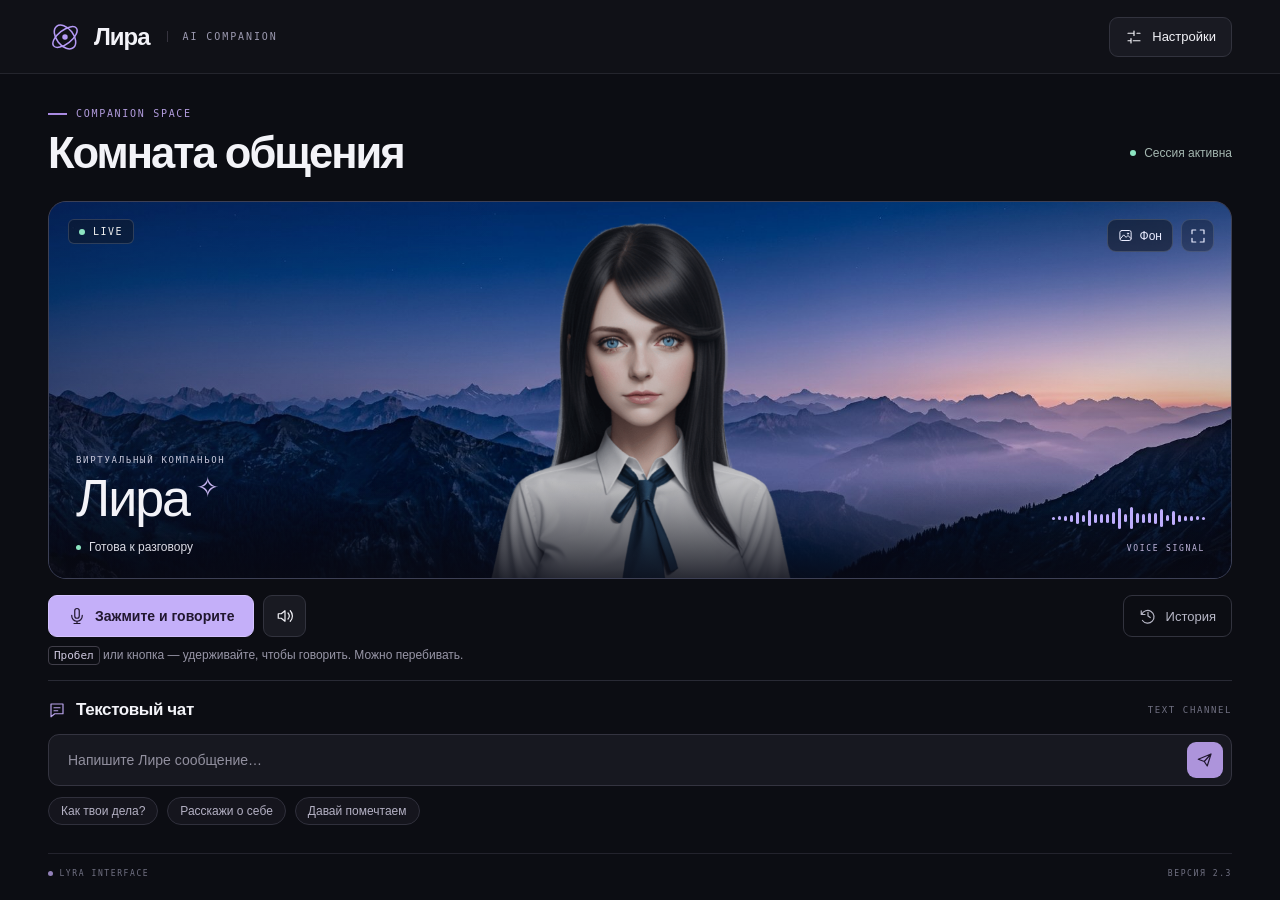
==== index.html @ 75a484d0 "First version" ====
<!doctype html>
<html lang="ru">
  <meta charset="utf-8" /><meta
    name="viewport"
    content="width=device-width,initial-scale=1"
  /><meta name="theme-color" content="#0b0c12" /><title>
    Лира — комната общения</title
  ><link rel="stylesheet" href="style.css" />
  <body>
    <header>
      <div class="top">
        <div class="brand">
          <svg viewBox="0 0 40 40" fill="none">
            <g
              stroke="currentColor"
              stroke-width="1.8"
              transform="rotate(-38 20 20)"
            >
              <ellipse cx="20" cy="20" rx="17" ry="8" />
              <ellipse cx="20" cy="20" rx="10" ry="16" />
            </g>
            <circle cx="20" cy="20" r="3.2" fill="currentColor" /></svg
          >Лира <span class="brandtag">AI COMPANION</span>
        </div>
        <button class="settings" onclick="showSettings()">
          <i data-i="sliders"></i><span>Настройки</span>
        </button>
      </div>
    </header>
    <main>
      <div class="eyebrow"><b></b>COMPANION SPACE</div>
      <div class="heading">
        <h1>Комната общения</h1>
        <span class="session"><em></em>Сессия активна</span>
      </div>
      <section class="stage" id="stage">
        <div class="sky"></div>
        <canvas
          id="portrait"
          width="576"
          height="768"
          aria-label="Анимированный портрет Лиры"
        ></canvas>
        <div class="shade"></div>
        <div class="live"><em></em> LIVE</div>
        <button
          class="sceneTrigger"
          id="changeScene"
          aria-haspopup="dialog"
          title="Изменить фон сцены"
        >
          <svg class="ico" viewBox="0 0 24 24" aria-hidden="true">
            <rect x="3" y="4" width="18" height="16" rx="3" />
            <path d="m4 17 5-6 4 4 3-3 5 5" />
            <circle cx="16" cy="9" r="1" /></svg
          >Фон
        </button>
        <button class="expand" id="expand" aria-label="Развернуть портрет">
          <i data-i="expand"></i>
        </button>
        <div class="identity">
          <small>ВИРТУАЛЬНЫЙ КОМПАНЬОН</small>
          <h2>Лира<span>✧</span></h2>
          <span class="state"
            ><em></em><span id="status">Готова к разговору</span></span
          >
        </div>
        <div class="signal">
          <div class="bars" id="bars"></div>
          <small>VOICE SIGNAL</small>
        </div>
      </section>
      <div class="toolbar">
        <div class="voicebuttons">
          <button id="mic" class="primary" aria-describedby="ptthelp">
            <i data-i="mic"></i><span>Зажмите и говорите</span></button
          ><button
            id="sound"
            class="square"
            title="Выключить озвучку"
            aria-label="Выключить озвучку"
          >
            <i data-i="speaker"></i>
          </button>
        </div>
        <button id="historyBtn" class="history">
          <i data-i="history"></i>История
        </button>
      </div>
      <div class="ptthelp" id="ptthelp">
        <kbd>Пробел</kbd> или кнопка — удерживайте, чтобы говорить. Можно
        перебивать.
      </div>
      <p id="notice" role="status" hidden></p>
      <section class="chat">
        <div class="chatheading">
          <span class="chatIcon"><i data-i="chat"></i></span>
          <h3>Текстовый чат</h3>
          <span class="rule"></span><small>TEXT CHANNEL</small>
        </div>
        <div id="last" aria-live="polite"></div>
        <form id="form">
          <input
            id="input"
            maxlength="2000"
            placeholder="Напишите Лире сообщение…"
            aria-label="Сообщение Лире"
            autocomplete="off"
          /><button class="send" aria-label="Отправить">
            <i data-i="send"></i>
          </button>
        </form>
        <div class="chips">
          <button>Как твои дела?</button><button>Расскажи о себе</button
          ><button>Давай помечтаем</button>
        </div>
      </section>
      <footer>
        <span><b></b> LYRA INTERFACE</span><span>ВЕРСИЯ 2.3</span>
      </footer>
    </main>
    <dialog id="settingsDialog">
      <div class="modalhead">
        <h3>Настройки</h3>
        <button
          class="close"
          aria-label="Закрыть"
          onclick="this.closest('dialog').close()"
        >
          ×
        </button>
      </div>
      <small class="sub">01 / ДИАЛОГ</small
      ><label
        >Модель диалога<select id="engine">
          <option value="demo">Демонстрационный</option>
          <option value="ollama">Локальная модель · Ollama</option>
          <option value="compatible">LM Studio / OpenAI-совместимый API</option>
        </select></label
      >
      <div id="modelrow" hidden>
        <label
          >Модель<input
            id="model"
            list="models"
            maxlength="256"
            placeholder="Введите ID или выберите из списка" /><datalist
            id="models"
          ></datalist></label
        ><button class="settings" id="refresh">Получить список моделей</button>
        <p id="modelInfo" role="status"></p>
      </div>
      <small class="sub">02 / ГОЛОС</small
      ><label
        >Распознавание речи<select id="asr">
          <option value="local">Локальный Vosk · русский</option>
          <option value="browser">Сервис браузера</option>
        </select></label
      ><label
        >Управление микрофоном<select id="micMode">
          <option value="hold">Удерживать кнопку (push to talk)</option>
          <option value="toggle">Нажать для начала фразы</option>
        </select></label
      ><label>Голос персонажа<select id="voices"></select></label
      ><label
        >Скорость речи<input
          id="rate"
          type="range"
          min="0.7"
          max="1.4"
          step="0.1"
      /></label>
      <div class="voiceStudio">
        <canvas
          id="facemon"
          width="144"
          height="152"
          aria-label="Мимика выбранного персонажа"
        ></canvas>
        <div>
          <button type="button" class="settings" id="voiceTest">
            ▶ Послушать голос
          </button>
          <p id="voiceInfo" role="status">
            Сравните голоса на одной и той же фразе.
          </p>
        </div>
      </div>
      <p>
        Vosk распознаёт речь на устройстве. При первом обращении загружается
        модель из комплекта (45 МБ). В режиме «Сервис браузера» возможна
        облачная обработка.
      </p>
      <small class="sub">03 / АВАТАР</small>
      <label
        >Видимость зубов при речи<input
          id="dental"
          type="range"
          min="0"
          max="1"
          value="0.9"
          step="0.05"
      /></label>
      <div class="avatarRow">
        <div>
          <b id="avatarName">Портрет Лиры</b>
          <p>Смените внешность, сохранив голос и диалог.</p>
        </div>
        <button class="settings" id="changeAvatar">Изменить</button>
      </div>
      <button class="primary" id="save">Сохранить</button>
    </dialog>
    <dialog id="sceneDialog" aria-labelledby="sceneTitle">
      <div class="modalhead">
        <div>
          <small class="sceneKicker">SCENE LIBRARY</small>
          <h3 id="sceneTitle">Фон комнаты</h3>
        </div>
        <button
          class="close"
          aria-label="Закрыть"
          onclick="this.closest('dialog').close()"
        >
          ×
        </button>
      </div>
      <p>
        Выберите атмосферу для разговора. Фон меняется сразу, портрет остаётся
        прежним.
      </p>
      <div id="scenes" role="group" aria-label="Доступные фоны"></div>
      <label class="fileLabel"
        >＋ Загрузить свой фон<input
          type="file"
          id="sceneFile"
          accept="image/jpeg,image/png,image/webp"
      /></label>
      <p class="sceneHelp">
        JPG, PNG или WebP · до 12 МБ. Изображение хранится только в этом
        браузере.
      </p>
      <p id="sceneMsg" role="status"></p>
      <div class="sceneFooter">
        <button id="deleteScene" class="textBtn" hidden>Удалить свой фон</button
        ><button class="primary" id="sceneDone">Готово</button>
      </div>
    </dialog>
    <dialog id="historyDialog">
      <div class="modalhead">
        <h3>История разговора</h3>
        <button
          class="close"
          aria-label="Закрыть"
          onclick="this.closest('dialog').close()"
        >
          ×
        </button>
      </div>
      <div id="log"></div>
      <button class="settings" id="clear">Очистить историю</button>
    </dialog>
    <dialog id="photoDialog">
      <div class="modalhead">
        <h3>Студия портрета</h3>
        <button
          class="close"
          aria-label="Закрыть"
          onclick="this.closest('dialog').close()"
        >
          ×
        </button>
      </div>
      <p>
        Подойдёт чёткое фото анфас с открытыми глазами и сомкнутыми губами.
        Используйте свой снимок или фото с согласия человека. Изображение
        остаётся в этом браузере.
      </p>
      <label class="fileLabel"
        >Выбрать фото<input
          id="file"
          type="file"
          accept="image/png,image/jpeg,image/webp"
      /></label>
      <div id="prep" hidden>
        <label class="check"
          ><input type="checkbox" id="cut" checked />Убрать однотонный
          фон</label
        ><label
          >Допуск цвета фона<input
            type="range"
            id="tolerance"
            min="6"
            max="95"
            value="36"
        /></label>
        <p id="prepInfo"></p>
        <button class="settings" id="exportWebp">Скачать WebP</button>
      </div>
      <p id="guide" aria-live="polite">Форматы: JPG, PNG, WebP · до 12 МБ</p>
      <div id="sheet" hidden>
        <canvas id="marks" aria-label="Разметьте лицо по подсказкам"></canvas>
      </div>
      <div class="photoActions">
        <button class="settings" id="undo" hidden>Шаг назад</button
        ><button class="primary" id="applyPhoto" hidden>Применить</button>
      </div>
      <button class="textBtn" id="restore">Вернуть портрет Лиры</button>
    </dialog>
    <script src="app.js"></script>
    <script src="speech.js"></script>
    <script src="avatar.js"></script>
    <script src="matte.js"></script>
    <script src="background.js"></script>
    <script src="photo.js"></script>
    <script src="local-asr.js"></script>
    <script src="voice.js"></script>
  </body>
</html>
---- style.css ----
* {
  box-sizing: border-box;
}
body {
  margin: 0;
  background: #0c0d13;
  color: #f3f3f8;
  font:
    15px -apple-system,
    BlinkMacSystemFont,
    "Segoe UI",
    Arial,
    sans-serif;
}
button,
input,
select {
  font: inherit;
}
button {
  cursor: pointer;
  color: inherit;
}
button:focus-visible,
input:focus-visible,
select:focus-visible {
  outline: 2px solid #b5a1ff;
  outline-offset: 3px;
}
button {
  transition:
    background 0.18s,
    filter 0.18s,
    transform 0.18s;
}
button:hover {
  filter: brightness(1.18);
}
button:active {
  transform: translateY(1px);
}
header {
  background: #101117;
  border-bottom: 1px solid #24252d;
}
.top,
main {
  max-width: 1184px;
  width: calc(100% - 96px);
  margin: auto;
}
.top {
  height: 73px;
  display: flex;
  justify-content: space-between;
  align-items: center;
}
.brand {
  display: flex;
  align-items: center;
  gap: 12px;
  font-size: 24px;
  letter-spacing: -1px;
  font-weight: 650;
}
.brand > svg {
  width: 34px;
  height: 34px;
  color: #b59af6;
}
.brandtag {
  font:
    10px ui-monospace,
    monospace;
  letter-spacing: 1.9px;
  color: #9a98ae;
  border-left: 1px solid #36343f;
  padding-left: 15px;
  margin-left: 5px;
}
.settings,
.square,
.history,
.expand,
.close {
  background: #191a22;
  border: 1px solid #32333e;
  border-radius: 9px;
  display: inline-flex;
  align-items: center;
  justify-content: center;
  gap: 9px;
}
.settings,
.history {
  padding: 10px 15px;
  font-size: 13px;
}
.ico {
  display: block;
  width: 18px;
  height: 18px;
  fill: none;
  stroke: currentColor;
  stroke-width: 1.6;
  stroke-linecap: round;
  stroke-linejoin: round;
}
main {
  padding: 34px 0 20px;
}
.eyebrow,
small,
footer,
.live {
  font:
    10px ui-monospace,
    SFMono-Regular,
    Consolas,
    monospace;
  letter-spacing: 1.7px;
}
.eyebrow {
  color: #b19bdc;
  display: flex;
  align-items: center;
  gap: 9px;
  font-size: 10px;
}
.eyebrow b {
  width: 19px;
  height: 2px;
  background: #a98ae2;
}
.heading,
.toolbar,
.chatheading,
.modalhead {
  display: flex;
  align-items: center;
  justify-content: space-between;
}
.heading {
  margin: 8px 0 22px;
}
h1,
h2,
h3,
p {
  margin: 0;
}
h1 {
  font-size: clamp(30px, 3.4vw, 47px);
  font-weight: 560;
  letter-spacing: -2px;
  line-height: 1.2;
}
.session,
.state,
.live {
  display: inline-flex;
  gap: 8px;
  align-items: center;
}
.session {
  font-size: 12px;
  color: #a4b6b0;
}
.session em,
.live em,
.state em {
  background: #8ce4c1;
  border-radius: 50%;
  width: 6px;
  height: 6px;
}
.stage {
  position: relative;
  height: clamp(320px, 42vh, 480px);
  isolation: isolate;
  overflow: hidden;
  border: 1px solid #3d4055;
  border-radius: 18px;
  background: #222c50;
}
.sky,
.shade {
  position: absolute;
  inset: 0;
}
.sky {
  background: url(assets/night.jpg) center 55% / cover;
}
.shade {
  background:
    linear-gradient(0deg, rgba(8, 10, 21, 0.83), transparent 26%),
    linear-gradient(
      90deg,
      #11142840,
      transparent 40%,
      transparent 70%,
      #11142633
    );
  pointer-events: none;
}
canvas {
  position: absolute;
  left: 50%;
  top: -6.8%;
  height: 140%;
  width: auto;
  transform-origin: 50% 82%;
  filter: brightness(0.92) saturate(0.86);
  transform: translateX(-50%);
}
.live,
.expand {
  position: absolute;
  top: 17px;
}
.live {
  left: 19px;
  color: #eee;
  font-size: 10px;
  letter-spacing: 1.5px;
  border: 1px solid #ffffff26;
  border-radius: 6px;
  background: #10162185;
  padding: 6px 10px;
}
.expand {
  right: 17px;
  color: #eaecff;
  width: 33px;
  height: 33px;
  background: #11172766;
  border-color: #ffffff20;
}
.identity,
.signal {
  position: absolute;
  bottom: 24px;
}
.identity {
  left: 27px;
}
.identity small {
  font-size: 9px;
  color: #c8c8db;
}
.identity h2 {
  font-size: 52px;
  letter-spacing: -2px;
  line-height: 1.08;
  font-weight: 540;
  margin: 4px 0 10px;
}
.identity h2 span {
  font-size: 28px;
  color: #c5b3ee;
  vertical-align: top;
  display: inline-block;
  margin-left: 7px;
  margin-top: 3px;
}
.state {
  color: #dbdce5;
  font-size: 12px;
}
.state em {
  width: 5px;
  height: 5px;
}
.signal {
  right: 26px;
  text-align: right;
  color: #c0b6dc;
}
.signal small {
  font-size: 8px;
}
.bars {
  height: 32px;
  display: flex;
  align-items: center;
  justify-content: flex-end;
  gap: 3px;
  margin-bottom: 3px;
}
.bars b {
  width: 3px;
  background: #beadfc;
  border-radius: 2px;
}
.toolbar {
  padding: 16px 0 20px;
}
.voicebuttons,
.chips {
  display: flex;
  gap: 9px;
}
.primary,
.square,
.history {
  height: 42px;
}
.primary,
.send {
  background: #c4aff9;
  border: 1px solid #d4c2ff;
  color: #21172f;
  border-radius: 9px;
  font-weight: 620;
  display: inline-flex;
  align-items: center;
  justify-content: center;
  gap: 9px;
}
.primary {
  padding: 0 19px;
  font-size: 14px;
}
.square {
  width: 43px;
}
.history {
  background: transparent;
  color: #b7b7c6;
}
.chat {
  border-top: 1px solid #292a35;
  padding: 19px 0 0;
}
.chatheading {
  justify-content: flex-start;
  gap: 10px;
  margin-bottom: 14px;
}
.chatIcon {
  color: #baa4ec;
  display: flex;
}
.chatheading h3 {
  font-size: 17px;
  letter-spacing: -0.4px;
  font-weight: 550;
}
.rule {
  flex: 1;
}
.chatheading small,
footer {
  font-size: 9px;
  color: #717183;
  letter-spacing: 1.6px;
}
form {
  display: flex;
  align-items: center;
  gap: 8px;
  border: 1px solid #343440;
  border-radius: 11px;
  background: #171820;
  padding: 7px 8px 7px 17px;
}
form:focus-within {
  border-color: #9680bb;
}
input {
  color: inherit;
}
form input {
  background: none;
  border: 0;
  outline: none !important;
  min-width: 0;
  flex: 1;
  font-size: 14px;
}
input::placeholder {
  color: #92909f;
}
.send {
  width: 36px;
  height: 36px;
  background: #ad94db;
  border: 0;
}
.chips {
  margin-top: 11px;
  flex-wrap: wrap;
}
.chips button {
  border: 1px solid #30303c;
  background: #15151d;
  border-radius: 20px;
  padding: 6px 12px;
  color: #b4b1c4;
  font-size: 12px;
}
footer {
  display: flex;
  justify-content: space-between;
  align-items: center;
  border-top: 1px solid #23232d;
  padding-top: 15px;
  margin-top: 28px;
  font-size: 8px;
}
footer b {
  display: inline-block;
  height: 5px;
  width: 5px;
  background: #9280b8;
  border-radius: 50%;
  vertical-align: middle;
}
#notice,
#last:not(:empty) {
  padding: 13px 16px;
  border-radius: 8px;
  background: #1e1d2a;
  color: #d3cadf;
  font-size: 14px;
  line-height: 1.5;
  margin-bottom: 14px;
}
dialog {
  color: inherit;
  background: #181821;
  border: 1px solid #42404e;
  border-radius: 16px;
  padding: 23px;
  width: min(420px, 92vw);
  box-shadow: 0 18px 80px #0007;
}
dialog::backdrop {
  background: #070811bb;
  backdrop-filter: blur(5px);
}
.modalhead {
  margin-bottom: 18px;
}
.close {
  width: 30px;
  height: 30px;
  font-size: 21px;
}
dialog label {
  display: grid;
  gap: 8px;
  margin: 14px 0;
  color: #c9c6d3;
  font-size: 14px;
}
select,
dialog input:not([type="range"]) {
  background: #22232e;
  border: 1px solid #46434f;
  color: inherit;
  border-radius: 6px;
  padding: 8px;
  width: 100%;
}
dialog p {
  font-size: 13px;
  color: #aaa6b6;
  line-height: 1.5;
  margin: 12px 0;
}
input[type="range"] {
  accent-color: #baa1ed;
}
#log {
  max-height: 52vh;
  overflow: auto;
  margin-bottom: 14px;
}
#log strong,
#last strong {
  color: #c1a5f0;
}
.stage:fullscreen {
  height: 100vh;
  width: 100vw;
  border-radius: 0;
}
#last,
#log {
  overflow-wrap: anywhere;
}
.active {
  background: #8ed7ba;
}
.stage.big {
  position: fixed;
  inset: 0;
  height: 100dvh;
  z-index: 5;
  border-radius: 0;
}
@media (max-width: 680px) {
  .top,
  main {
    width: calc(100% - 34px);
  }
  .top {
    height: 60px;
  }
  .brandtag {
    display: none;
  }
  main {
    padding-top: 24px;
  }
  .session {
    font-size: 0;
  }
  .stage {
    height: 360px;
  }
  .identity {
    left: 17px;
    bottom: 19px;
  }
  .identity h2 {
    font-size: 40px;
  }
  .signal {
    right: 16px;
    bottom: 18px;
  }
  .signal small {
    font-size: 7px;
  }
  .identity small {
    font-size: 8px;
  }
  .toolbar {
    gap: 8px;
  }
  .primary {
    padding: 0 12px;
  }
  .history {
    padding: 0 10px;
  }
  .brand {
    font-size: 22px;
  }
  .chips {
    gap: 6px;
  }
  .chips button {
    font-size: 11px;
  }
  .heading {
    margin-bottom: 17px;
  }
  .settings {
    padding: 8px 10px;
  }
  .bars {
    gap: 2px;
  }
  .stage canvas {
    height: 128%;
    top: -3%;
  }
}
[hidden] {
  display: none !important;
}
.toolbar {
  padding-bottom: 9px;
}
.ptthelp {
  color: #9896a7;
  font-size: 12px;
  line-height: 1.6;
  margin: 0 0 15px;
}
kbd {
  font:
    11px ui-monospace,
    monospace;
  border: 1px solid #403e49;
  border-radius: 4px;
  padding: 2px 5px;
  color: #cec8df;
}
#mic {
  touch-action: none;
  user-select: none;
  -webkit-user-select: none;
}
dialog {
  max-height: 85dvh;
  overflow: auto;
}
.sub {
  display: block;
  color: #b7a0da;
  margin: 20px 0 10px;
  border-top: 1px solid #363440;
  padding-top: 15px;
}
.avatarRow,
.photoActions {
  display: flex;
  align-items: center;
  justify-content: space-between;
  gap: 10px;
  margin: 12px 0 18px;
}
.avatarRow p {
  margin: 4px 0;
}
.avatarRow b {
  font-size: 14px;
}
.fileLabel {
  position: relative;
  cursor: pointer;
  padding: 12px;
  background: #292435;
  border: 1px dashed #7d6e9a;
  border-radius: 8px;
  text-align: center;
}
.fileLabel input {
  opacity: 0;
  position: absolute;
  inset: 0;
  width: 100%;
  height: 100%;
  cursor: pointer;
}
.fileLabel:focus-within {
  outline: 2px solid #b5a1ff;
}
#sheet {
  text-align: center;
  background: #101016;
  border-radius: 8px;
  overflow: hidden;
}
#marks {
  position: static;
  transform: none;
  filter: none;
  height: auto;
  max-height: 42vh;
  max-width: 100%;
  width: auto;
  vertical-align: middle;
  cursor: crosshair;
  touch-action: manipulation;
}
.photoActions {
  justify-content: flex-end;
}
.textBtn {
  border: 0;
  background: none;
  padding: 4px 0;
  color: #baa6e7;
  text-decoration: underline;
}
#portrait.custom {
  mask-image: linear-gradient(
    90deg,
    transparent,
    #000 9%,
    #000 91%,
    transparent
  );
}
#prep {
  padding: 8px 12px 12px;
  margin-top: 12px;
  background: #21212b;
  border-radius: 9px;
}
#prep .check {
  display: flex;
  align-items: center;
  gap: 8px;
}
#cut {
  width: auto;
  accent-color: #bea8ed;
}
#sheet {
  background-color: #292733;
  background-image: conic-gradient(
    #363340 25%,
    transparent 0 50%,
    #363340 0 75%,
    transparent 0
  );
  background-size: 18px 18px;
}
#exportWebp {
  font-size: 12px;
}

#portrait.photoAlpha {
  top: -2.5%;
  height: 132%;
  mask-image: linear-gradient(
    90deg,
    transparent,
    #000 3%,
    #000 97%,
    transparent
  );
}
.voiceStudio {
  display: flex;
  align-items: center;
  gap: 14px;
  background: linear-gradient(120deg, #292532, #20202b);
  border: 1px solid #383342;
  border-radius: 12px;
  padding: 10px;
}
.voiceStudio #facemon {
  position: static;
  display: block;
  transform: none;
  filter: none;
  width: 72px;
  height: 76px;
  border-radius: 7px;
  background: linear-gradient(#575477, #383548);
  flex: 0 0 auto;
}
.voiceStudio p {
  margin: 7px 0 0;
  font-size: 12px;
  line-height: 1.35;
}
.voiceStudio button {
  padding: 7px 10px;
}
.sceneTrigger {
  position: absolute;
  top: 17px;
  right: 58px;
  height: 33px;
  display: flex;
  align-items: center;
  gap: 7px;
  padding: 0 10px;
  background: #1117279c;
  color: #eaecff;
  border: 1px solid #ffffff27;
  border-radius: 9px;
  font-size: 12px;
}
.sceneTrigger .ico {
  width: 15px;
  height: 15px;
}
.sceneKicker {
  color: #b29bcc;
  font-size: 9px;
  display: block;
  margin-bottom: 6px;
}
#sceneDialog {
  width: min(445px, 92vw);
}
#scenes {
  display: grid;
  grid-template-columns: 1fr 1fr;
  gap: 10px;
  margin: 16px 0;
}
.sceneCard {
  background: #20212c;
  border: 1px solid #373743;
  border-radius: 9px;
  text-align: left;
  padding: 4px;
  overflow: hidden;
}
.sceneCard > span:last-child {
  display: block;
  padding: 7px 5px 5px;
  font-size: 13px;
}
.sceneCard[aria-pressed="true"] {
  background: #302a40;
  border-color: #bda2ee;
}
.sceneThumb {
  display: block;
  position: relative;
  aspect-ratio: 2.45;
  background-size: cover;
  background-position: center;
  border-radius: 5px;
}
.sceneCard[aria-pressed="true"] .sceneThumb:after {
  content: "✓";
  position: absolute;
  right: 5px;
  top: 5px;
  background: #c9b6f7;
  color: #20182a;
  border-radius: 50%;
  width: 17px;
  height: 17px;
  text-align: center;
  font-size: 12px;
}
.sceneHelp {
  font-size: 12px;
}
.sceneFooter {
  display: flex;
  align-items: center;
  gap: 14px;
  margin-top: 12px;
}
.sceneFooter .primary {
  margin-left: auto;
}
#sceneMsg:not(:empty) {
  color: #c2b1df;
}
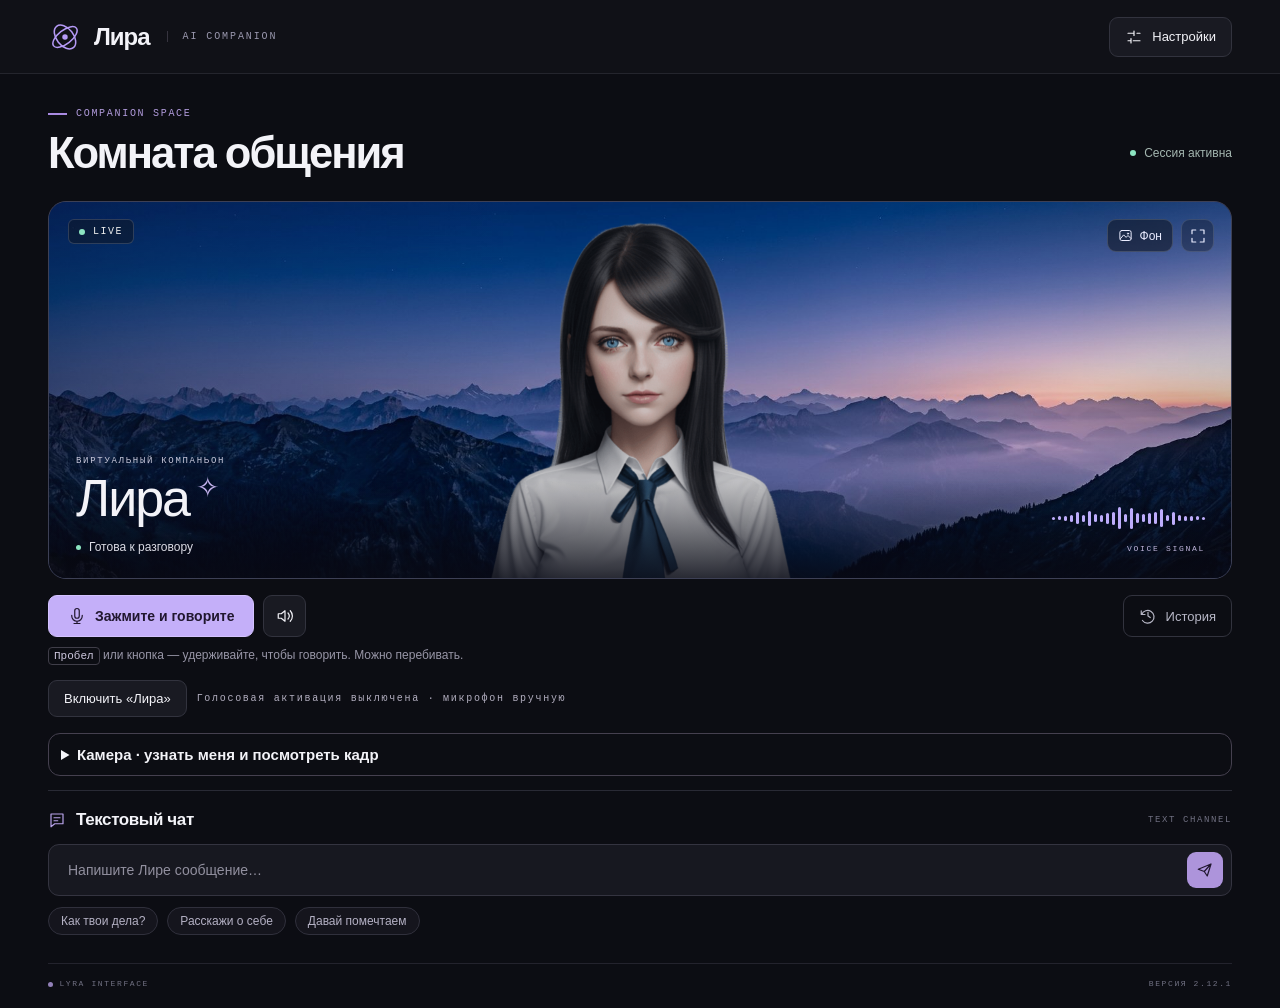
==== commit 4bde8b81: "Lyra 2.12.1: вторая версия с памятью, голосом и камерой" ====
--- a/index.html
+++ b/index.html
@@ -29,6 +29,7 @@
     </header>
     <main>
       <div class="eyebrow"><b></b>COMPANION SPACE</div>
+      <section id="dueBox" aria-live="polite" hidden></section>
       <div class="heading">
         <h1>Комната общения</h1>
         <span class="session"><em></em>Сессия активна</span>
@@ -91,6 +92,63 @@
         <kbd>Пробел</kbd> или кнопка — удерживайте, чтобы говорить. Можно
         перебивать.
       </div>
+      <div class="wakeBar">
+        <button
+          type="button"
+          class="settings"
+          id="wakeToggle"
+          aria-pressed="false"
+          aria-describedby="wakeHint"
+        >
+          Включить «Лира»</button
+        ><small id="wakeHint" role="status"
+          >Голосовая активация выключена · микрофон вручную</small
+        >
+      </div>
+      <details class="clonePanel" id="cameraPanel">
+        <summary>Камера · узнать меня и посмотреть кадр</summary>
+        <p>
+          Видеозаписи нет. Образец лица хранится в этом браузере. Только по
+          вопросу о кадре один снимок отправляется в локальную Ollama.
+        </p>
+        <button
+          type="button"
+          id="cameraToggle"
+          class="settings"
+          aria-pressed="false"
+        >
+          Включить камеру
+        </button>
+        <video
+          muted
+          autoplay
+          playsinline
+          hidden
+          id="cameraVideo"
+          aria-label="Предпросмотр камеры"
+        ></video>
+        <div class="cameraActions">
+          <button type="button" id="cameraEnroll" class="settings" disabled>
+            Запомнить моё лицо</button
+          ><button type="button" id="cameraMatch" class="settings" disabled>
+            Ты меня узнаёшь?</button
+          ><button type="button" id="cameraForget" class="textBtn" disabled>
+            Удалить образец лица
+          </button>
+        </div>
+        <form id="cameraForm">
+          <label>Модель зрения (локальная Ollama)<select id="visionModel"><option value="gemma3:4b">Gemma 3 · 4B</option><option value="lfm3-omni">LFM3-Omni · 2B</option></select></label>
+          <label
+            >Вопрос по текущему кадру<input
+              id="cameraQuestion"
+              maxlength="2000"
+              placeholder="Например: какого цвета кружка?" /></label
+          ><button id="cameraAsk" class="settings" disabled>
+            Спросить по кадру
+          </button>
+        </form>
+        <p role="status" id="cameraStatus">Камера выключена.</p>
+      </details>
       <p id="notice" role="status" hidden></p>
       <section class="chat">
         <div class="chatheading">
@@ -116,7 +174,7 @@
         </div>
       </section>
       <footer>
-        <span><b></b> LYRA INTERFACE</span><span>ВЕРСИЯ 2.3</span>
+        <span><b></b> LYRA INTERFACE</span><span>ВЕРСИЯ 2.12.1</span>
       </footer>
     </main>
     <dialog id="settingsDialog">
@@ -157,6 +215,21 @@
           <option value="browser">Сервис браузера</option>
         </select></label
       ><label
+        >Проверять распознанный текст<select id="asrReview">
+          <option value="smart">
+            Имена, команды памяти и неуверенные слова
+          </option>
+          <option value="all">Каждую фразу перед отправкой</option>
+          <option value="off">Отправлять сразу</option>
+        </select></label
+      ><label
+        >Обработка звука Vosk<select id="asrFilter">
+          <option value="normal">Шумоподавление и эхоподавление</option>
+          <option value="headset">
+            Гарнитура в тихой комнате · без фильтров
+          </option>
+        </select></label
+      ><label
         >Управление микрофоном<select id="micMode">
           <option value="hold">Удерживать кнопку (push to talk)</option>
           <option value="toggle">Нажать для начала фразы</option>
@@ -170,6 +243,51 @@
           max="1.4"
           step="0.1"
       /></label>
+      <details id="clonePanel" class="clonePanel">
+        <summary>Свой голос · локальный XTTS-v2</summary>
+        <p>
+          Выберите запись одного человека без музыки и других голосов. Подойдёт
+          WAV, MP3 или OGG, если браузер умеет его читать. Повторная запись и
+          расшифровка не нужны.
+        </p>
+        <div id="cloneInputs">
+          <label
+            >Голосовая запись · до 16 МБ<input
+              type="file"
+              id="cloneFile"
+              accept="audio/*,.ogg,.oga,.opus,.m4a"
+          /></label>
+          <label
+            >Начало фрагмента, сек.<input
+              type="number"
+              id="cloneStart"
+              value="0"
+              min="0"
+              step="1"
+          /></label>
+          <audio
+            controls
+            hidden
+            id="clonePreview"
+            aria-label="Выбранный фрагмент"
+          ></audio>
+          <label class="memCheck"
+            ><input type="checkbox" id="cloneConsent" />Это мой голос или у меня
+            есть согласие человека на клонирование.</label
+          >
+          <button type="button" id="cloneSave" class="settings" disabled>
+            Сохранить образец
+          </button>
+          <button type="button" id="cloneDelete" class="textBtn" disabled>
+            Удалить образец
+          </button>
+        </div>
+        <p role="status" id="cloneStatus"></p>
+        <small
+          >Для синтеза установите модель по инструкции XTTS.md. Голос
+          искусственно синтезирован.</small
+        >
+      </details>
       <div class="voiceStudio">
         <canvas
           id="facemon"
@@ -208,6 +326,14 @@
         </div>
         <button class="settings" id="changeAvatar">Изменить</button>
       </div>
+      <small class="sub">04 / ПАМЯТЬ</small>
+      <div class="avatarRow">
+        <div>
+          <b>Что я помню</b>
+          <p>Факты из разговоров, отдельно от истории чата.</p>
+        </div>
+        <button id="openMemory" class="settings">Открыть</button>
+      </div>
       <button class="primary" id="save">Сохранить</button>
     </dialog>
     <dialog id="sceneDialog" aria-labelledby="sceneTitle">
@@ -243,6 +369,63 @@
       <div class="sceneFooter">
         <button id="deleteScene" class="textBtn" hidden>Удалить свой фон</button
         ><button class="primary" id="sceneDone">Готово</button>
+      </div>
+    </dialog>
+    <dialog id="memoryDialog" aria-labelledby="memTitle">
+      <div class="modalhead">
+        <div>
+          <small class="sceneKicker">MEMORY / SQLITE</small>
+          <h3 id="memTitle">Что я помню</h3>
+        </div>
+        <button
+          class="close"
+          aria-label="Закрыть"
+          onclick="this.closest('dialog').close()"
+        >
+          ×
+        </button>
+      </div>
+      <label class="memCheck"
+        ><input type="checkbox" id="memEnabled" />Запоминать факты из
+        разговора</label
+      >
+      <p>
+        Скажите «Запомни: у Антона кот Барсик» или расскажите о себе: «Я работаю
+        в библиотеке». Факты сохраняются в базе на компьютере с сервером Лиры.
+      </p>
+      <small class="sub">ЗАПИСИ · <span id="factCount">0</span></small
+      ><label
+        >Поиск<input
+          type="search"
+          id="factSearch"
+          placeholder="Например, Барсик"
+      /></label>
+      <div id="factRows"></div>
+      <label
+        >Текст факта<textarea
+          id="factInput"
+          maxlength="800"
+          rows="2"
+        ></textarea></label
+      ><button class="settings" id="factPut">Добавить факт</button>
+      <p id="memStatus" role="status"></p>
+      <button class="textBtn" id="memImport" hidden>
+        Перенести старую память
+      </button>
+      <small class="sub">КОНТЕКСТ ДИАЛОГА</small
+      ><label class="memCheck"
+        ><input type="checkbox" id="memLocal" />Использовать факты в ответах
+        Ollama</label
+      ><label class="memCheck"
+        ><input type="checkbox" id="memExternal" />Передавать факты совместимому
+        API (может быть облачным)</label
+      >
+      <label>Город для погоды<input id="bookCity" maxlength="80" /></label
+      ><small class="sub">НАПОМИНАНИЯ</small>
+      <div id="bookRows"></div>
+      <div class="sceneFooter">
+        <button class="textBtn" id="memClear">Удалить все факты</button
+        ><button class="primary" id="memSave">Сохранить настройки</button>
       </div>
     </dialog>
     <dialog id="historyDialog">
@@ -307,12 +490,16 @@
       <button class="textBtn" id="restore">Вернуть портрет Лиры</button>
     </dialog>
     <script src="app.js"></script>
+    <script src="memory.js"></script>
+    <script src="daily.js"></script>
     <script src="speech.js"></script>
+    <script src="clone-ui.js"></script>
     <script src="avatar.js"></script>
     <script src="matte.js"></script>
     <script src="background.js"></script>
     <script src="photo.js"></script>
     <script src="local-asr.js"></script>
     <script src="voice.js"></script>
+    <script src="camera.js"></script>
   </body>
 </html>
--- a/style.css
+++ b/style.css
@@ -832,3 +832,17 @@
 #sceneMsg:not(:empty) {
   color: #c2b1df;
 }
+
+#memoryDialog .memCheck{display:flex;align-items:center;gap:9px}#memoryDialog .memCheck input{width:auto;accent-color:#b59bdf}#memStatus{color:#cbb5ec}
+
+#dueBox{padding:12px 16px;margin-bottom:16px;background:#30283d;border:1px solid #7f699e;border-radius:12px}#bookRows{max-height:210px;overflow:auto;font-size:13px}.bookRow{display:flex;justify-content:space-between;align-items:center;gap:12px;padding:8px 0;overflow-wrap:anywhere}.bookRow span{min-width:0;white-space:pre-wrap}.bookRow button{flex-shrink:0}#memoryDialog a{color:#cbb2ff}
+
+#contactRows{max-height:200px;overflow:auto;font-size:13px}.personEditor{padding:4px 12px 12px;border-radius:10px;background:#20212c}#contactRows .bookRow span{flex:1}
+
+#notebookContacts{max-height:220px;overflow:auto;margin:8px 0 18px}#notebookContacts details{padding:8px 10px;margin:4px 0;background:#242330;border-radius:7px}#notebookContacts summary{cursor:pointer;font-size:13px}
+
+#factRows{max-height:250px;overflow:auto;font-size:14px}#factInput{background:#22232e;color:inherit;border:1px solid #46434f;border-radius:6px;padding:8px;resize:vertical;font:inherit}
+
+.wakeBar{display:flex;align-items:center;gap:10px;flex-wrap:wrap;margin:0 0 16px}.wakeBar small{color:#b3afc0}.wakeBar [aria-pressed="true"]{border-color:#9c87d4;color:#e5d9ff}
+.clonePanel{border:1px solid #45404f;border-radius:12px;padding:12px;margin:14px 0}.clonePanel summary{cursor:pointer;font-weight:600}.clonePanel audio{width:100%;margin:8px 0}.clonePanel small{color:#b6b1c4}.clonePanel input[type=file]{max-width:100%}
+#cameraVideo{display:block;width:min(100%,380px);max-height:260px;object-fit:contain;background:#14121c;border-radius:10px;margin:12px 0;transform:scaleX(-1)}.cameraActions{display:flex;flex-wrap:wrap;gap:7px;margin:10px 0}#cameraForm{margin-top:8px}#cameraForm input{width:100%}#cameraStatus{color:#b9b6c8}
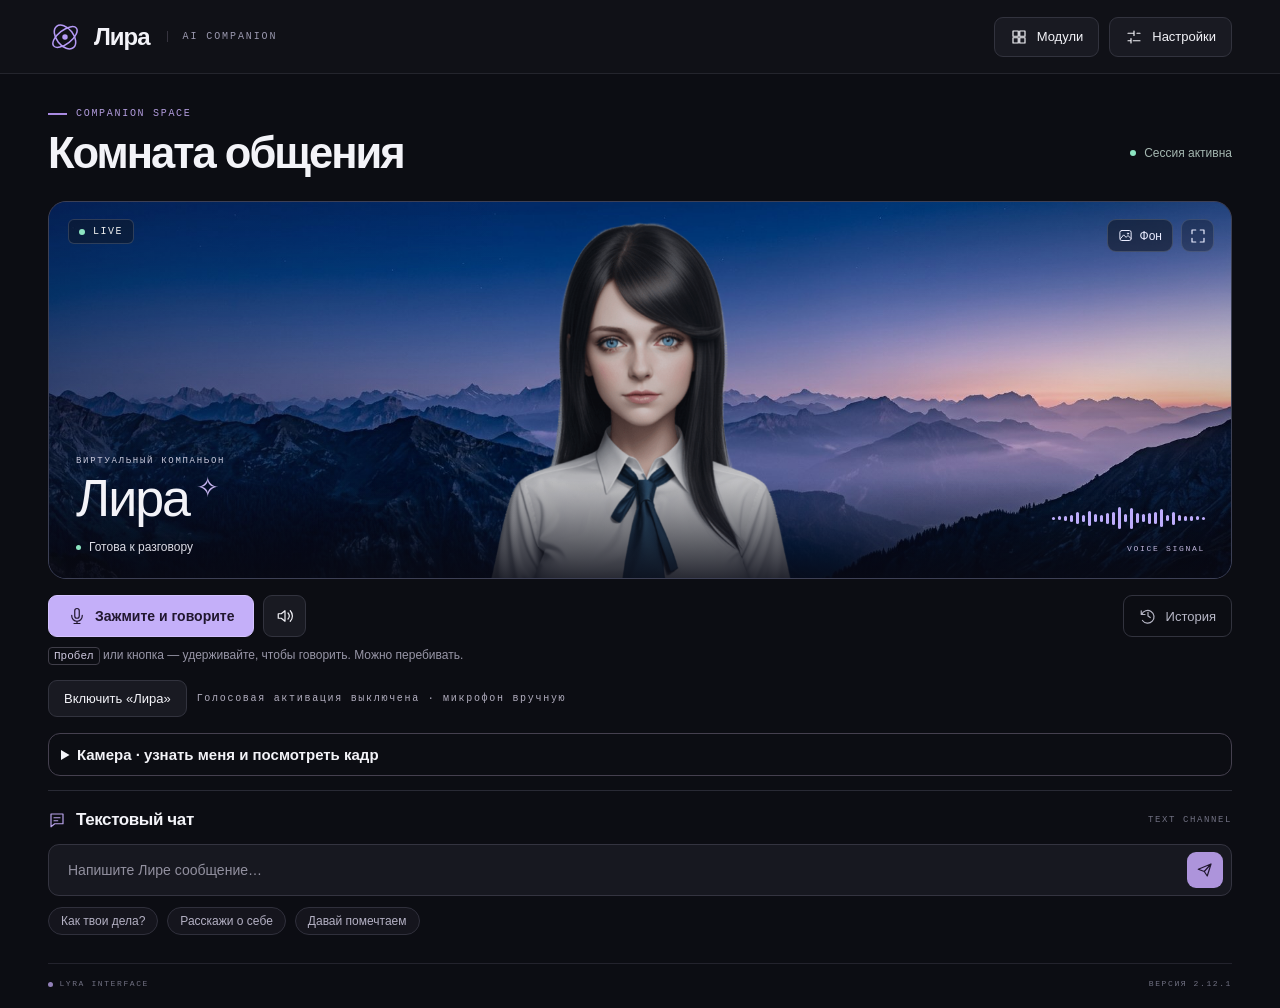
==== commit d1e2f3a6: "Модули + «Вахтёр» 1.3.0: панель модулей, пропуск по жильцам, полноэкранный режим" ====
--- a/index.html
+++ b/index.html
@@ -22,9 +22,23 @@
             <circle cx="20" cy="20" r="3.2" fill="currentColor" /></svg
           >Лира <span class="brandtag">AI COMPANION</span>
         </div>
-        <button class="settings" onclick="showSettings()">
-          <i data-i="sliders"></i><span>Настройки</span>
-        </button>
+        <div class="topActions">
+          <a
+            class="settings"
+            id="headerVakhta"
+            href="/modules/vakhta/"
+            title="ИИ-вахтёр: узнаёт жильцов по лицу"
+            hidden
+          >
+            <i data-i="door"></i><span>Вахтёр</span>
+          </a>
+          <button class="settings" id="openModules">
+            <i data-i="modules"></i><span>Модули</span>
+          </button>
+          <button class="settings" onclick="showSettings()">
+            <i data-i="sliders"></i><span>Настройки</span>
+          </button>
+        </div>
       </div>
     </header>
     <main>
@@ -371,6 +385,36 @@
         ><button class="primary" id="sceneDone">Готово</button>
       </div>
     </dialog>
+    <dialog id="modulesDialog" class="modulesDialog" aria-labelledby="modTitle">
+      <div class="modalhead">
+        <div>
+          <small class="sceneKicker">MODULES</small>
+          <h3 id="modTitle">Модули</h3>
+        </div>
+        <button
+          class="close"
+          aria-label="Закрыть"
+          onclick="this.closest('dialog').close()"
+        >
+          ×
+        </button>
+      </div>
+      <p>
+        Модуль — отдельная папка в <code>modules/</code>. Включённый модуль
+        открывается по своему адресу и получает собственный адрес API; выключенный
+        не отдаёт ни страницу, ни данные.
+      </p>
+      <div id="moduleList" role="list"></div>
+      <p id="modulesMsg" role="status"></p>
+      <p class="modHelp">
+        Свой модуль: папка <code>modules/имя/</code> с файлом
+        <code>module.json</code> и страницей <code>index.html</code>, при
+        необходимости — <code>backend.py</code> с функцией
+        <code>handle(action, data)</code>. Он появится в этом списке после
+        обновления страницы. Модули выполняются с правами сервера Лиры: ставьте
+        только тот код, которому доверяете.
+      </p>
+    </dialog>
     <dialog id="memoryDialog" aria-labelledby="memTitle">
       <div class="modalhead">
         <div>
@@ -490,6 +534,7 @@
       <button class="textBtn" id="restore">Вернуть портрет Лиры</button>
     </dialog>
     <script src="app.js"></script>
+    <script src="modules-ui.js"></script>
     <script src="memory.js"></script>
     <script src="daily.js"></script>
     <script src="speech.js"></script>
--- a/style.css
+++ b/style.css
@@ -48,6 +48,42 @@
   max-width: 1184px;
   width: calc(100% - 96px);
   margin: auto;
+}
+.topActions {
+  display: flex;
+  gap: 10px;
+  align-items: center;
+}
+a.settings {
+  /* кнопка-ссылка «Вахтёр» должна совпадать с соседними <button>: иначе текст
+     уезжает на пару пикселей вверх и шапка выглядит «поплывшей» */
+  text-decoration: none;
+  color: inherit;
+  line-height: normal;
+  align-items: center;
+}
+/* на узких экранах три кнопки в шапке раньше уезжали за край */
+@media (max-width: 720px) {
+  .top {
+    height: auto;
+    flex-wrap: wrap;
+    gap: 10px;
+    padding: 12px 0;
+  }
+  .topActions {
+    width: 100%;
+    gap: 7px;
+  }
+  .topActions .settings,
+  .topActions a.settings {
+    flex: 1 1 auto;
+    justify-content: center;
+    padding: 9px 12px;
+    font-size: 12.5px;
+  }
+  #headerVakhta {
+    display: none !important; /* ярлык дублируется карточкой в «Модулях» */
+  }
 }
 .top {
   height: 73px;
@@ -846,3 +882,140 @@
 .wakeBar{display:flex;align-items:center;gap:10px;flex-wrap:wrap;margin:0 0 16px}.wakeBar small{color:#b3afc0}.wakeBar [aria-pressed="true"]{border-color:#9c87d4;color:#e5d9ff}
 .clonePanel{border:1px solid #45404f;border-radius:12px;padding:12px;margin:14px 0}.clonePanel summary{cursor:pointer;font-weight:600}.clonePanel audio{width:100%;margin:8px 0}.clonePanel small{color:#b6b1c4}.clonePanel input[type=file]{max-width:100%}
 #cameraVideo{display:block;width:min(100%,380px);max-height:260px;object-fit:contain;background:#14121c;border-radius:10px;margin:12px 0;transform:scaleX(-1)}.cameraActions{display:flex;flex-wrap:wrap;gap:7px;margin:10px 0}#cameraForm{margin-top:8px}#cameraForm input{width:100%}#cameraStatus{color:#b9b6c8}
+
+/* ---------- модули ---------- */
+.topActions [hidden] {
+  display: none !important;
+}
+.modulesDialog {
+  width: min(660px, 94vw);
+}
+.moduleCard {
+  border: 1px solid #3a3746;
+  border-radius: 13px;
+  background: #1d1c26;
+  padding: 15px;
+  margin: 12px 0;
+}
+.moduleCard[data-on="false"] {
+  opacity: 0.72;
+}
+.moduleHead {
+  display: flex;
+  gap: 13px;
+  align-items: flex-start;
+}
+.moduleIcon {
+  flex: none;
+  width: 42px;
+  height: 42px;
+  border-radius: 11px;
+  display: grid;
+  place-items: center;
+  background: #2a2637;
+  border: 1px solid #443e58;
+  color: #c9b6ff;
+}
+.moduleIcon .ico {
+  width: 21px;
+  height: 21px;
+}
+.moduleText {
+  min-width: 0;
+}
+.moduleText h4 {
+  margin: 0 0 5px;
+  font-size: 15px;
+  display: flex;
+  align-items: baseline;
+  gap: 8px;
+  flex-wrap: wrap;
+}
+.moduleText h4 small {
+  font-size: 11px;
+  color: #8f8a9e;
+  font-weight: 500;
+}
+.moduleState {
+  font-size: 10.5px;
+  letter-spacing: 0.08em;
+  text-transform: uppercase;
+  padding: 2px 8px;
+  border-radius: 999px;
+  border: 1px solid #4a4560;
+  color: #b9b3c9;
+}
+.moduleCard[data-on="true"] .moduleState {
+  color: #8ee5b2;
+  border-color: #2f6b4c;
+}
+.moduleDesc {
+  margin: 0 0 6px !important;
+  font-size: 13px !important;
+  color: #b6b1c4 !important;
+  line-height: 1.45;
+}
+.moduleReq {
+  margin: 0 0 6px !important;
+  font-size: 12px !important;
+  color: #8f8a9e !important;
+}
+.moduleTags {
+  display: flex;
+  gap: 6px;
+  flex-wrap: wrap;
+}
+.moduleTags span {
+  font-size: 11px;
+  color: #a79ec0;
+  background: #262233;
+  border-radius: 999px;
+  padding: 2px 9px;
+}
+.moduleActions {
+  display: flex;
+  align-items: center;
+  gap: 8px;
+  margin-top: 13px;
+  flex-wrap: wrap;
+}
+.moduleSpacer {
+  flex: 1;
+}
+.modulePath {
+  font-size: 11.5px;
+  color: #8f8a9e;
+  background: #16151d;
+  border: 1px solid #322f3d;
+  border-radius: 6px;
+  padding: 3px 8px;
+}
+a.primary.moduleOpen {
+  text-decoration: none;
+  display: inline-flex;
+  align-items: center;
+  padding: 9px 15px;
+  border-radius: 9px;
+  font-size: 13px;
+}
+a.moduleOpen[aria-disabled="true"] {
+  opacity: 0.45;
+}
+.modHelp {
+  font-size: 12px !important;
+  line-height: 1.5;
+}
+.modHelp code,
+.modulesDialog code {
+  background: #16151d;
+  border: 1px solid #322f3d;
+  border-radius: 5px;
+  padding: 1px 5px;
+  font-size: 12px;
+}
+#modulesMsg.bad {
+  color: #ff9db3 !important;
+}
+.modEmpty {
+  color: #aaa6b6;
+}
